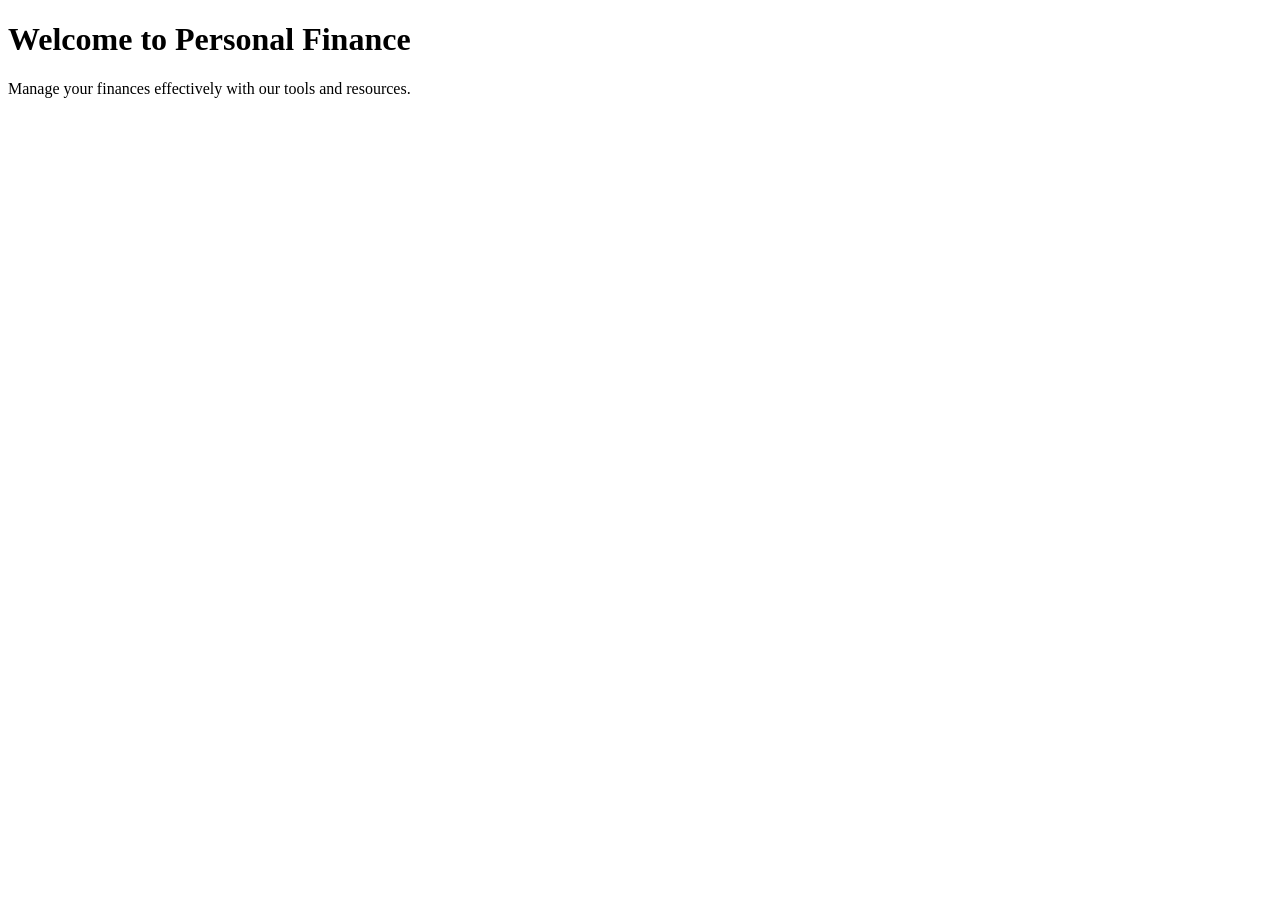
==== index.html @ 9b3f5b67 "init" ====
<!DOCTYPE html>

<html lang="en">
<head>
    <meta charset="UTF-8">
    <meta name="viewport" content="width=device-width, initial-scale=1.0">
    <title>Personal Finance</title>
</head>
<body>
<h1>Welcome to Personal Finance</h1>
<p>Manage your finances effectively with our tools and resources.</p>
</body>
</html>
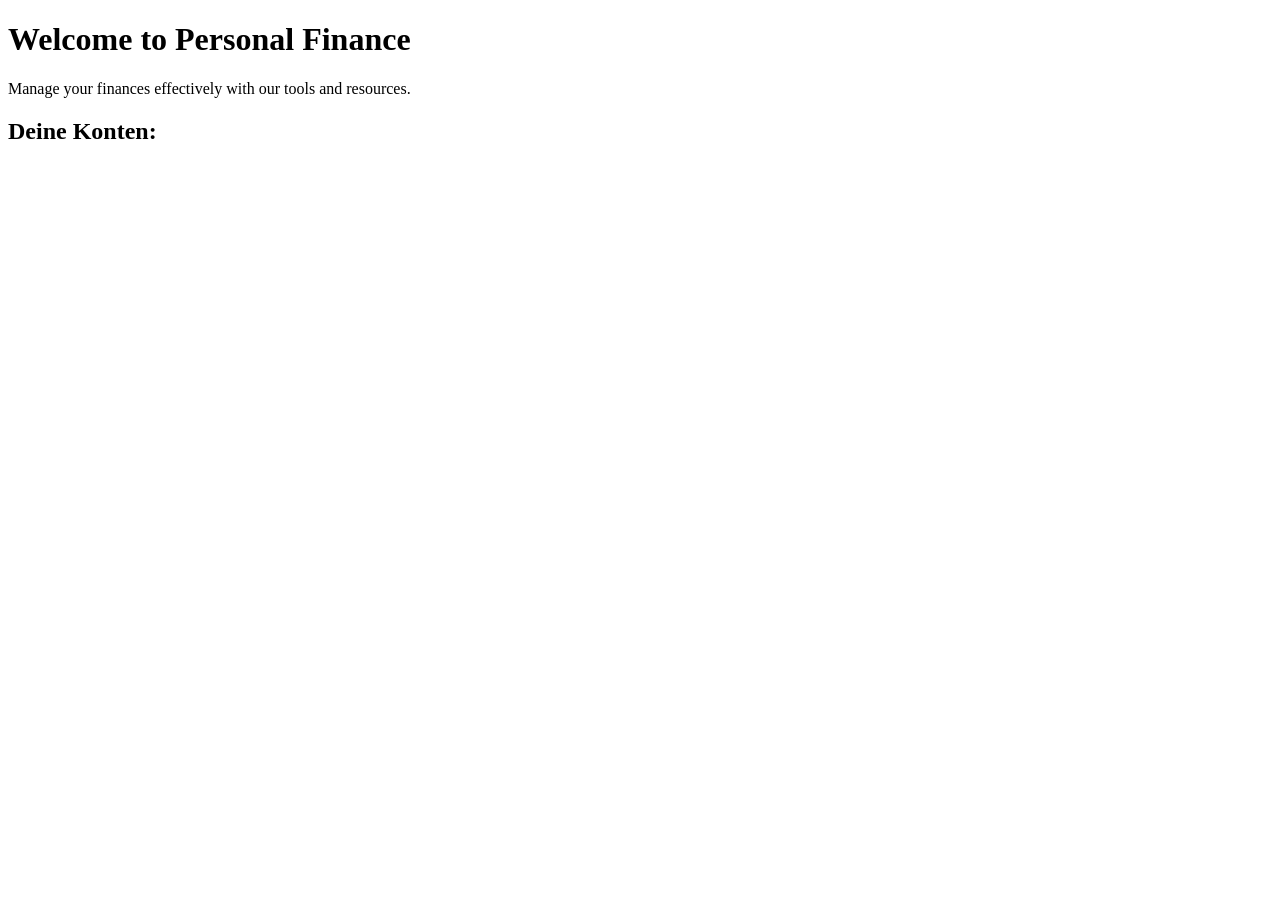
==== commit 27da6fe0: "added h2" ====
--- a/index.html
+++ b/index.html
@@ -9,5 +9,6 @@
 <body>
 <h1>Welcome to Personal Finance</h1>
 <p>Manage your finances effectively with our tools and resources.</p>
+<h2>Deine Konten:</h2>
 </body>
 </html>
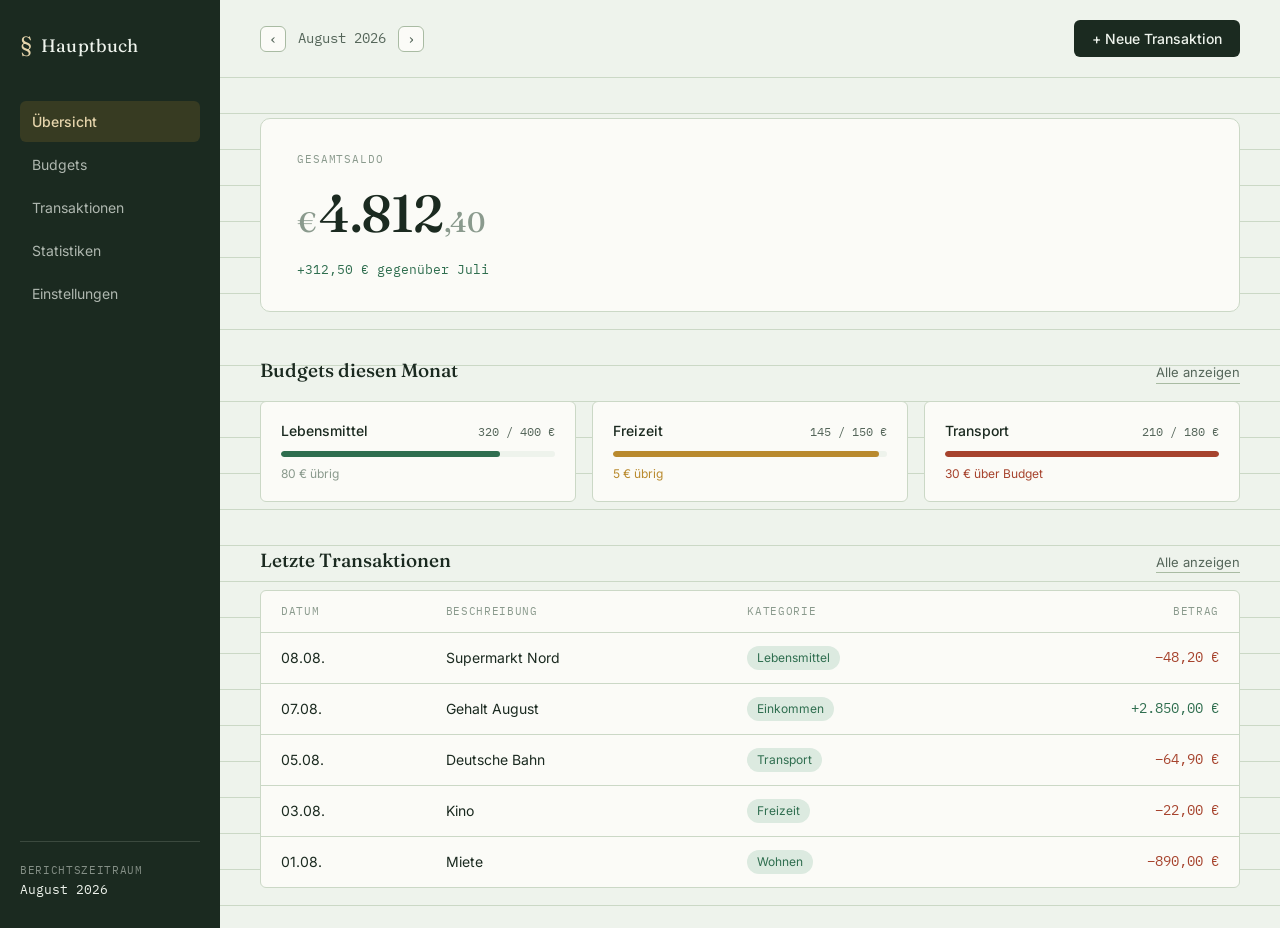
==== commit b58375c0: "first style impression" ====
--- a/index.html
+++ b/index.html
@@ -1,14 +1,173 @@
-<!DOCTYPE html>
-
-<html lang="en">
-<head>
-    <meta charset="UTF-8">
-    <meta name="viewport" content="width=device-width, initial-scale=1.0">
-    <title>Personal Finance</title>
-</head>
-<body>
-<h1>Welcome to Personal Finance</h1>
-<p>Manage your finances effectively with our tools and resources.</p>
-<h2>Deine Konten:</h2>
-</body>
-</html>+<!DOCTYPE html>
+<html lang="de">
+<head>
+<meta charset="UTF-8">
+<meta name="viewport" content="width=device-width, initial-scale=1.0">
+<title>Finanzübersicht</title>
+<link rel="preconnect" href="https://fonts.googleapis.com">
+<link rel="preconnect" href="https://fonts.gstatic.com" crossorigin>
+<link href="https://fonts.googleapis.com/css2?family=Fraunces:opsz,wght@9..144,400;9..144,500;9..144,600&family=Inter:wght@400;500;600&family=IBM+Plex+Mono:wght@400;500&display=swap" rel="stylesheet">
+<link rel="stylesheet" href="style.css">
+</head>
+<body>
+
+  <div class="app">
+
+    <!-- Sidebar -->
+    <aside class="sidebar">
+      <div class="brand">
+        <span class="brand__mark">§</span>
+        <span class="brand__name">Hauptbuch</span>
+      </div>
+
+      <nav class="nav" aria-label="Hauptnavigation">
+        <a class="nav__item nav__item--active" href="#">
+          <span class="nav__label">Übersicht</span>
+        </a>
+        <a class="nav__item" href="#">
+          <span class="nav__label">Budgets</span>
+        </a>
+        <a class="nav__item" href="#">
+          <span class="nav__label">Transaktionen</span>
+        </a>
+        <a class="nav__item" href="#">
+          <span class="nav__label">Statistiken</span>
+        </a>
+        <a class="nav__item" href="#">
+          <span class="nav__label">Einstellungen</span>
+        </a>
+      </nav>
+
+      <div class="sidebar__footer">
+        <span class="sidebar__period">Berichtszeitraum</span>
+        <span class="sidebar__month">August 2026</span>
+      </div>
+    </aside>
+
+    <!-- Main -->
+    <div class="main">
+
+      <header class="topbar">
+        <div class="topbar__month">
+          <button class="month-nav" aria-label="Vorheriger Monat">‹</button>
+          <span>August 2026</span>
+          <button class="month-nav" aria-label="Nächster Monat">›</button>
+        </div>
+        <button class="btn btn--primary">+ Neue Transaktion</button>
+      </header>
+
+      <main class="content">
+
+        <!-- Hero balance -->
+        <section class="hero" aria-labelledby="hero-heading">
+          <p class="eyebrow">Gesamtsaldo</p>
+          <h1 id="hero-heading" class="hero__amount">
+            <span class="hero__currency">€</span>4.812<span class="hero__decimals">,40</span>
+          </h1>
+          <p class="hero__delta hero__delta--positive">+312,50 € gegenüber Juli</p>
+        </section>
+
+        <!-- Budget cards -->
+        <section aria-labelledby="budgets-heading" class="section">
+          <div class="section__head">
+            <h2 id="budgets-heading">Budgets diesen Monat</h2>
+            <a class="section__link" href="#">Alle anzeigen</a>
+          </div>
+
+          <div class="budget-grid">
+
+            <article class="budget-card">
+              <div class="budget-card__head">
+                <span class="budget-card__label">Lebensmittel</span>
+                <span class="budget-card__figures">320 / 400 €</span>
+              </div>
+              <div class="budget-card__track">
+                <div class="budget-card__fill" style="width: 80%"></div>
+              </div>
+              <p class="budget-card__note">80 € übrig</p>
+            </article>
+
+            <article class="budget-card">
+              <div class="budget-card__head">
+                <span class="budget-card__label">Freizeit</span>
+                <span class="budget-card__figures">145 / 150 €</span>
+              </div>
+              <div class="budget-card__track">
+                <div class="budget-card__fill budget-card__fill--warn" style="width: 97%"></div>
+              </div>
+              <p class="budget-card__note budget-card__note--warn">5 € übrig</p>
+            </article>
+
+            <article class="budget-card">
+              <div class="budget-card__head">
+                <span class="budget-card__label">Transport</span>
+                <span class="budget-card__figures">210 / 180 €</span>
+              </div>
+              <div class="budget-card__track">
+                <div class="budget-card__fill budget-card__fill--over" style="width: 100%"></div>
+              </div>
+              <p class="budget-card__note budget-card__note--over">30 € über Budget</p>
+            </article>
+
+          </div>
+        </section>
+
+        <!-- Ledger table -->
+        <section aria-labelledby="ledger-heading" class="section">
+          <div class="section__head">
+            <h2 id="ledger-heading">Letzte Transaktionen</h2>
+            <a class="section__link" href="#">Alle anzeigen</a>
+          </div>
+
+          <div class="ledger">
+            <table>
+              <thead>
+                <tr>
+                  <th scope="col">Datum</th>
+                  <th scope="col">Beschreibung</th>
+                  <th scope="col">Kategorie</th>
+                  <th scope="col" class="align-right">Betrag</th>
+                </tr>
+              </thead>
+              <tbody>
+                <tr>
+                  <td>08.08.</td>
+                  <td>Supermarkt Nord</td>
+                  <td><span class="tag">Lebensmittel</span></td>
+                  <td class="align-right amount amount--negative">−48,20 €</td>
+                </tr>
+                <tr>
+                  <td>07.08.</td>
+                  <td>Gehalt August</td>
+                  <td><span class="tag">Einkommen</span></td>
+                  <td class="align-right amount amount--positive">+2.850,00 €</td>
+                </tr>
+                <tr>
+                  <td>05.08.</td>
+                  <td>Deutsche Bahn</td>
+                  <td><span class="tag">Transport</span></td>
+                  <td class="align-right amount amount--negative">−64,90 €</td>
+                </tr>
+                <tr>
+                  <td>03.08.</td>
+                  <td>Kino</td>
+                  <td><span class="tag">Freizeit</span></td>
+                  <td class="align-right amount amount--negative">−22,00 €</td>
+                </tr>
+                <tr>
+                  <td>01.08.</td>
+                  <td>Miete</td>
+                  <td><span class="tag">Wohnen</span></td>
+                  <td class="align-right amount amount--negative">−890,00 €</td>
+                </tr>
+              </tbody>
+            </table>
+          </div>
+        </section>
+
+      </main>
+    </div>
+  </div>
+
+</body>
+</html>
--- a/style.css
+++ b/style.css
@@ -0,0 +1,455 @@
+/* ---------------------------------------------
+   Design tokens
+--------------------------------------------- */
+:root {
+  /* Palette — ledger paper, pine ink, brass accent */
+  --paper: #EEF3EC;
+  --sheet: #FBFBF7;
+  --ink: #1B2A20;
+  --ink-soft: #55665A;
+  --ink-faint: #8A9A8D;
+  --line: #CBD8C6;
+  --line-strong: #A9BBA3;
+
+  --accent: #B98A2E;       /* brass — budgets, focus, signature */
+  --accent-soft: #E6D5AC;
+  --positive: #2F6E4F;      /* forest green */
+  --positive-soft: #DCEAE0;
+  --negative: #A6432D;      /* brick */
+  --negative-soft: #F1DDD6;
+  --warn: #B98A2E;
+
+  --font-display: "Fraunces", serif;
+  --font-body: "Inter", system-ui, sans-serif;
+  --font-mono: "IBM Plex Mono", ui-monospace, monospace;
+
+  --radius: 6px;
+  --sidebar-w: 220px;
+}
+
+/* ---------------------------------------------
+   Reset & base
+--------------------------------------------- */
+* { box-sizing: border-box; }
+
+html, body {
+  margin: 0;
+  padding: 0;
+}
+
+body {
+  background: var(--paper);
+  color: var(--ink);
+  font-family: var(--font-body);
+  font-size: 15px;
+  line-height: 1.5;
+  -webkit-font-smoothing: antialiased;
+}
+
+h1, h2 {
+  font-family: var(--font-display);
+  font-weight: 500;
+  margin: 0;
+  color: var(--ink);
+}
+
+a {
+  color: inherit;
+  text-decoration: none;
+}
+
+button {
+  font-family: inherit;
+  cursor: pointer;
+}
+
+:focus-visible {
+  outline: 2px solid var(--accent);
+  outline-offset: 2px;
+}
+
+@media (prefers-reduced-motion: reduce) {
+  * { transition: none !important; animation: none !important; }
+}
+
+/* ---------------------------------------------
+   App shell
+--------------------------------------------- */
+.app {
+  display: grid;
+  grid-template-columns: var(--sidebar-w) 1fr;
+  min-height: 100vh;
+}
+
+/* ---------------------------------------------
+   Sidebar
+--------------------------------------------- */
+.sidebar {
+  background: var(--ink);
+  color: var(--paper);
+  padding: 28px 20px;
+  display: flex;
+  flex-direction: column;
+}
+
+.brand {
+  display: flex;
+  align-items: baseline;
+  gap: 8px;
+  margin-bottom: 40px;
+}
+
+.brand__mark {
+  font-family: var(--font-display);
+  font-size: 22px;
+  color: var(--accent-soft);
+}
+
+.brand__name {
+  font-family: var(--font-display);
+  font-size: 18px;
+  letter-spacing: 0.01em;
+}
+
+.nav {
+  display: flex;
+  flex-direction: column;
+  gap: 2px;
+  flex: 1;
+}
+
+.nav__item {
+  padding: 10px 12px;
+  border-radius: var(--radius);
+  color: rgba(238, 243, 236, 0.7);
+  font-size: 14px;
+  transition: background 0.15s ease, color 0.15s ease;
+}
+
+.nav__item:hover {
+  background: rgba(238, 243, 236, 0.08);
+  color: var(--paper);
+}
+
+.nav__item--active {
+  background: rgba(185, 138, 46, 0.18);
+  color: var(--accent-soft);
+  font-weight: 500;
+}
+
+.sidebar__footer {
+  display: flex;
+  flex-direction: column;
+  gap: 2px;
+  padding-top: 20px;
+  border-top: 1px solid rgba(238, 243, 236, 0.15);
+  font-family: var(--font-mono);
+}
+
+.sidebar__period {
+  font-size: 11px;
+  text-transform: uppercase;
+  letter-spacing: 0.06em;
+  color: rgba(238, 243, 236, 0.5);
+}
+
+.sidebar__month {
+  font-size: 13px;
+  color: var(--paper);
+}
+
+/* ---------------------------------------------
+   Main / topbar
+--------------------------------------------- */
+.main {
+  display: flex;
+  flex-direction: column;
+  min-width: 0;
+}
+
+.topbar {
+  display: flex;
+  align-items: center;
+  justify-content: space-between;
+  padding: 20px 40px;
+  border-bottom: 1px solid var(--line);
+}
+
+.topbar__month {
+  display: flex;
+  align-items: center;
+  gap: 12px;
+  font-family: var(--font-mono);
+  font-size: 14px;
+  color: var(--ink-soft);
+}
+
+.month-nav {
+  border: 1px solid var(--line-strong);
+  background: var(--sheet);
+  border-radius: var(--radius);
+  width: 26px;
+  height: 26px;
+  color: var(--ink-soft);
+  font-size: 14px;
+  line-height: 1;
+}
+
+.month-nav:hover {
+  border-color: var(--accent);
+  color: var(--accent);
+}
+
+.btn {
+  border: none;
+  border-radius: var(--radius);
+  padding: 10px 18px;
+  font-size: 14px;
+  font-weight: 500;
+}
+
+.btn--primary {
+  background: var(--ink);
+  color: var(--paper);
+}
+
+.btn--primary:hover {
+  background: #2A3D2F;
+}
+
+/* ---------------------------------------------
+   Content / ledger-rule background
+--------------------------------------------- */
+.content {
+  padding: 40px;
+  display: flex;
+  flex-direction: column;
+  gap: 44px;
+  background-image: repeating-linear-gradient(
+    to bottom,
+    transparent,
+    transparent 35px,
+    var(--line) 35px,
+    var(--line) 36px
+  );
+}
+
+/* ---------------------------------------------
+   Hero balance
+--------------------------------------------- */
+.hero {
+  background: var(--sheet);
+  border: 1px solid var(--line);
+  border-radius: 10px;
+  padding: 32px 36px;
+}
+
+.eyebrow {
+  margin: 0 0 6px;
+  font-family: var(--font-mono);
+  font-size: 11px;
+  text-transform: uppercase;
+  letter-spacing: 0.08em;
+  color: var(--ink-faint);
+}
+
+.hero__amount {
+  font-size: 52px;
+  font-variant-numeric: tabular-nums;
+  letter-spacing: -0.01em;
+}
+
+.hero__currency {
+  font-size: 28px;
+  color: var(--ink-faint);
+  margin-right: 4px;
+}
+
+.hero__decimals {
+  font-size: 28px;
+  color: var(--ink-faint);
+}
+
+.hero__delta {
+  margin: 8px 0 0;
+  font-family: var(--font-mono);
+  font-size: 13px;
+}
+
+.hero__delta--positive { color: var(--positive); }
+.hero__delta--negative { color: var(--negative); }
+
+/* ---------------------------------------------
+   Section head
+--------------------------------------------- */
+.section__head {
+  display: flex;
+  align-items: baseline;
+  justify-content: space-between;
+  margin-bottom: 16px;
+}
+
+.section__head h2 {
+  font-size: 19px;
+}
+
+.section__link {
+  font-size: 13px;
+  color: var(--ink-soft);
+  border-bottom: 1px solid var(--line-strong);
+}
+
+.section__link:hover {
+  color: var(--accent);
+  border-color: var(--accent);
+}
+
+/* ---------------------------------------------
+   Budget cards
+--------------------------------------------- */
+.budget-grid {
+  display: grid;
+  grid-template-columns: repeat(auto-fit, minmax(220px, 1fr));
+  gap: 16px;
+}
+
+.budget-card {
+  background: var(--sheet);
+  border: 1px solid var(--line);
+  border-radius: var(--radius);
+  padding: 18px 20px;
+}
+
+.budget-card__head {
+  display: flex;
+  justify-content: space-between;
+  align-items: baseline;
+  margin-bottom: 10px;
+}
+
+.budget-card__label {
+  font-weight: 500;
+  font-size: 14px;
+}
+
+.budget-card__figures {
+  font-family: var(--font-mono);
+  font-size: 12px;
+  color: var(--ink-soft);
+}
+
+.budget-card__track {
+  height: 6px;
+  background: var(--paper);
+  border-radius: 3px;
+  overflow: hidden;
+}
+
+.budget-card__fill {
+  height: 100%;
+  background: var(--positive);
+  border-radius: 3px;
+}
+
+.budget-card__fill--warn { background: var(--warn); }
+.budget-card__fill--over { background: var(--negative); }
+
+.budget-card__note {
+  margin: 8px 0 0;
+  font-size: 12px;
+  color: var(--ink-faint);
+}
+
+.budget-card__note--warn { color: var(--warn); }
+.budget-card__note--over { color: var(--negative); }
+
+/* ---------------------------------------------
+   Ledger table
+--------------------------------------------- */
+.ledger {
+  background: var(--sheet);
+  border: 1px solid var(--line);
+  border-radius: var(--radius);
+  overflow: hidden;
+}
+
+table {
+  width: 100%;
+  border-collapse: collapse;
+}
+
+thead th {
+  text-align: left;
+  font-family: var(--font-mono);
+  font-size: 11px;
+  text-transform: uppercase;
+  letter-spacing: 0.06em;
+  color: var(--ink-faint);
+  font-weight: 400;
+  padding: 12px 20px;
+  border-bottom: 1px solid var(--line);
+}
+
+tbody td {
+  padding: 13px 20px;
+  border-bottom: 1px solid var(--line);
+  font-size: 14px;
+}
+
+tbody tr:last-child td {
+  border-bottom: none;
+}
+
+tbody tr:hover {
+  background: var(--paper);
+}
+
+.align-right { text-align: right; }
+
+.amount {
+  font-family: var(--font-mono);
+  font-variant-numeric: tabular-nums;
+}
+
+.amount--positive { color: var(--positive); }
+.amount--negative { color: var(--negative); }
+
+.tag {
+  display: inline-block;
+  font-size: 12px;
+  padding: 3px 10px;
+  border-radius: 100px;
+  background: var(--positive-soft);
+  color: var(--positive);
+}
+
+/* ---------------------------------------------
+   Responsive
+--------------------------------------------- */
+@media (max-width: 860px) {
+  .app {
+    grid-template-columns: 1fr;
+  }
+
+  .sidebar {
+    flex-direction: row;
+    align-items: center;
+    padding: 14px 20px;
+  }
+
+  .brand { margin-bottom: 0; }
+
+  .nav {
+    flex-direction: row;
+    overflow-x: auto;
+  }
+
+  .sidebar__footer { display: none; }
+
+  .topbar, .content {
+    padding-left: 20px;
+    padding-right: 20px;
+  }
+
+  .hero__amount { font-size: 40px; }
+}
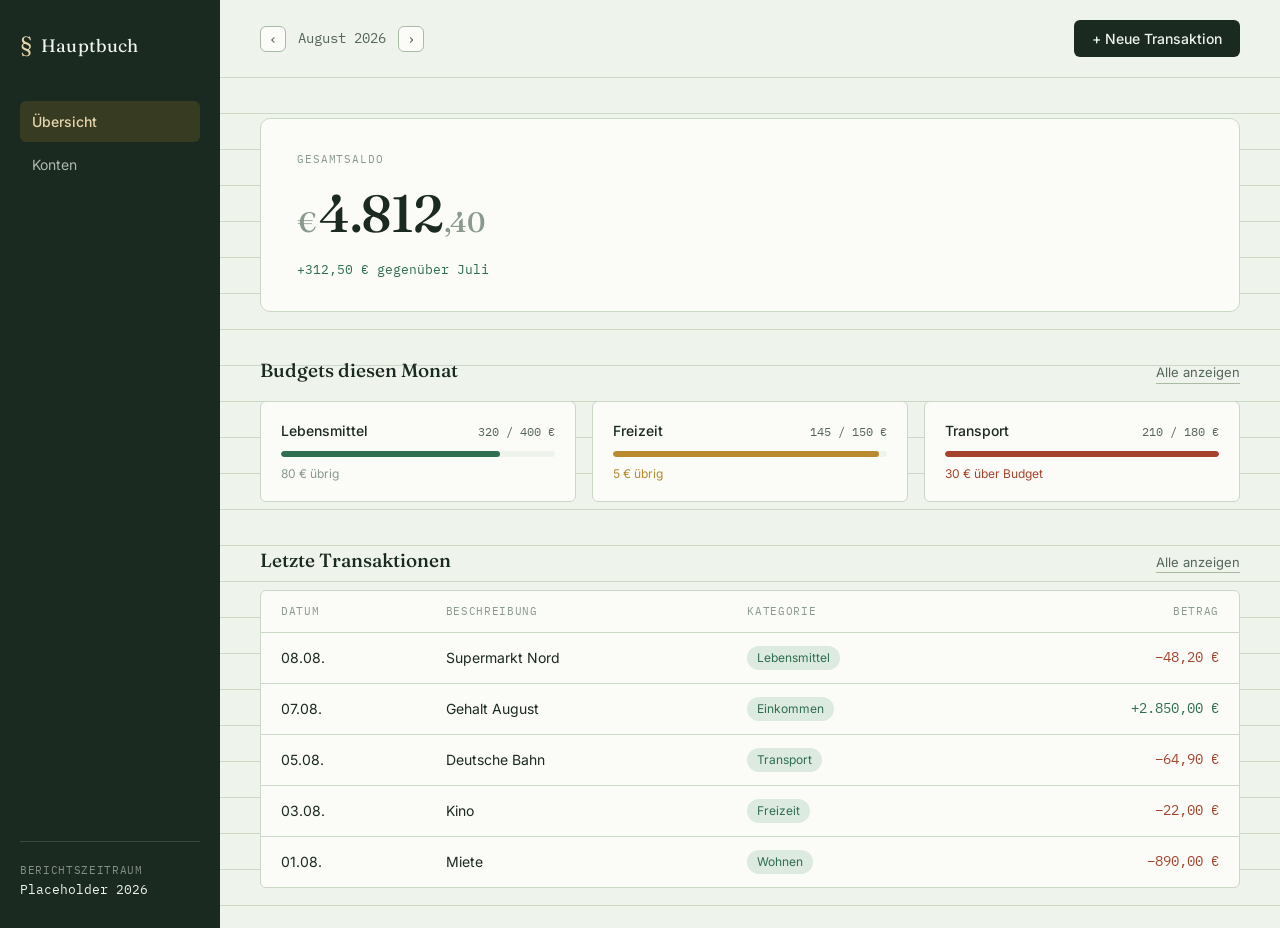
==== commit e1de4e3c: "Base html structure + bank account view" ====
--- a/index.html
+++ b/index.html
@@ -24,23 +24,14 @@
         <a class="nav__item nav__item--active" href="#">
           <span class="nav__label">Übersicht</span>
         </a>
-        <a class="nav__item" href="#">
-          <span class="nav__label">Budgets</span>
-        </a>
-        <a class="nav__item" href="#">
-          <span class="nav__label">Transaktionen</span>
-        </a>
-        <a class="nav__item" href="#">
-          <span class="nav__label">Statistiken</span>
-        </a>
-        <a class="nav__item" href="#">
-          <span class="nav__label">Einstellungen</span>
+        <a class="nav__item" href="sidebar/bank_accounts.html">
+          <span class="nav__label">Konten</span>
         </a>
       </nav>
 
       <div class="sidebar__footer">
         <span class="sidebar__period">Berichtszeitraum</span>
-        <span class="sidebar__month">August 2026</span>
+        <span class="sidebar__month">Placeholder 2026</span>
       </div>
     </aside>
 
--- a/style.css
+++ b/style.css
@@ -364,6 +364,91 @@
 .budget-card__note--over { color: var(--negative); }
 
 /* ---------------------------------------------
+   Page head (non-monthly pages)
+--------------------------------------------- */
+.page-head {
+  margin-bottom: 4px;
+}
+
+.page-head h1 {
+  font-size: 28px;
+  margin-bottom: 6px;
+}
+
+.page-head p {
+  margin: 0;
+  color: var(--ink-soft);
+  font-size: 14px;
+}
+
+/* ---------------------------------------------
+   Account cards
+--------------------------------------------- */
+.account-grid {
+  display: grid;
+  grid-template-columns: repeat(auto-fit, minmax(240px, 1fr));
+  gap: 16px;
+}
+
+.account-card {
+  background: var(--sheet);
+  border: 1px solid var(--line);
+  border-radius: var(--radius);
+  padding: 20px 22px;
+  display: flex;
+  flex-direction: column;
+  gap: 10px;
+}
+
+.account-card__institute {
+  margin: 0;
+}
+
+.account-card__name {
+  font-family: var(--font-display);
+  font-size: 18px;
+  font-weight: 500;
+}
+
+.account-card__type {
+  font-size: 12px;
+  color: var(--ink-soft);
+  margin-top: -6px;
+}
+
+.account-card__balance {
+  font-family: var(--font-mono);
+  font-variant-numeric: tabular-nums;
+  font-size: 24px;
+  margin-top: 6px;
+}
+
+.account-card__balance--positive { color: var(--positive); }
+.account-card__balance--negative { color: var(--negative); }
+
+.account-card--add {
+  border: 1px dashed var(--line-strong);
+  background: transparent;
+  align-items: center;
+  justify-content: center;
+  text-align: center;
+  color: var(--ink-soft);
+  cursor: pointer;
+  min-height: 108px;
+  transition: border-color 0.15s ease, color 0.15s ease;
+}
+
+.account-card--add:hover {
+  border-color: var(--accent);
+  color: var(--accent);
+}
+
+.account-card--add span {
+  font-size: 14px;
+  font-weight: 500;
+}
+
+/* ---------------------------------------------
    Ledger table
 --------------------------------------------- */
 .ledger {
@@ -452,4 +537,4 @@
   }
 
   .hero__amount { font-size: 40px; }
-}+}
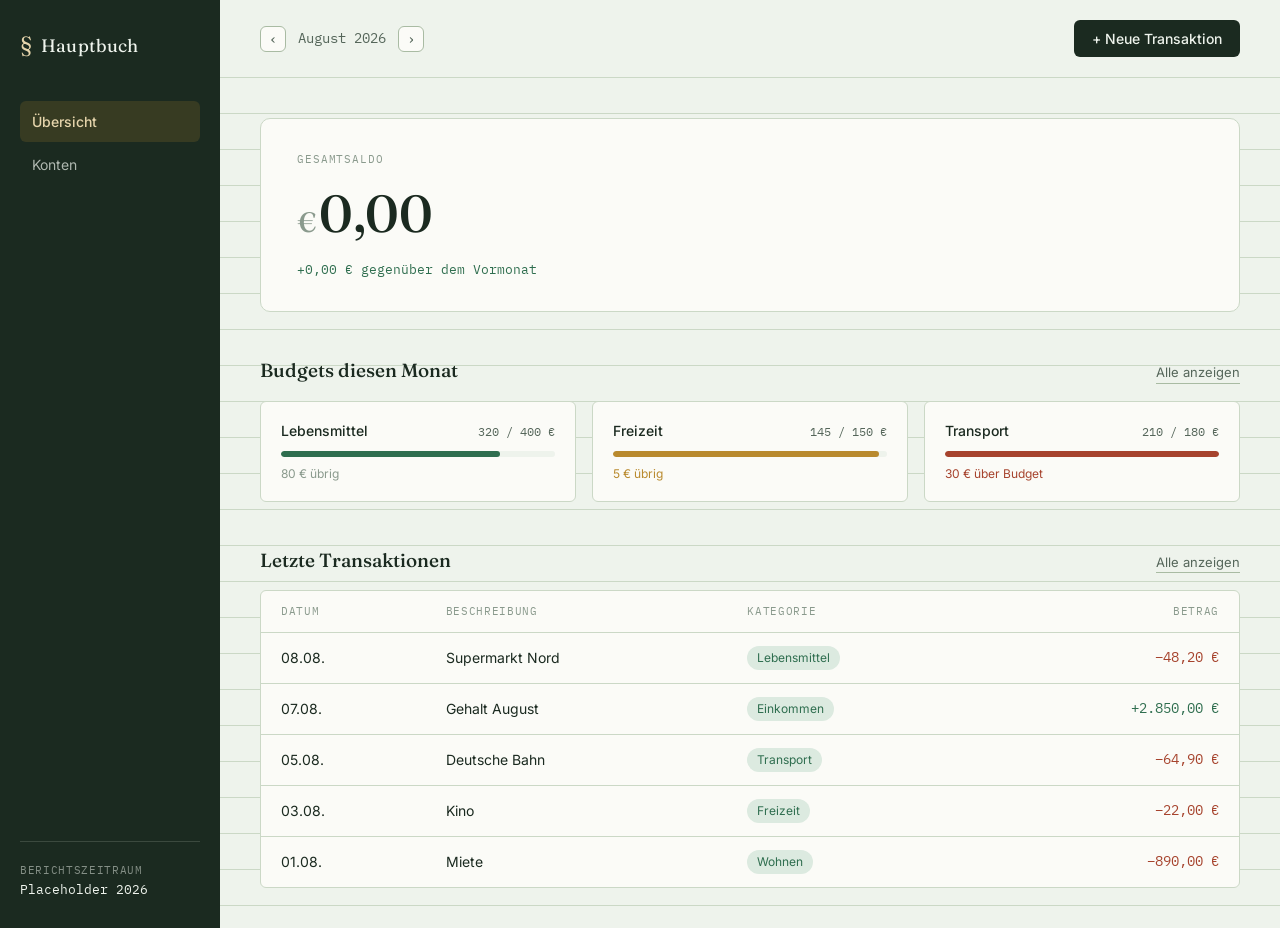
==== commit b5a907f5: "feature add bank accounts" ====
--- a/index.html
+++ b/index.html
@@ -1,14 +1,18 @@
 <!DOCTYPE html>
 <html lang="de">
+
 <head>
-<meta charset="UTF-8">
-<meta name="viewport" content="width=device-width, initial-scale=1.0">
-<title>Finanzübersicht</title>
-<link rel="preconnect" href="https://fonts.googleapis.com">
-<link rel="preconnect" href="https://fonts.gstatic.com" crossorigin>
-<link href="https://fonts.googleapis.com/css2?family=Fraunces:opsz,wght@9..144,400;9..144,500;9..144,600&family=Inter:wght@400;500;600&family=IBM+Plex+Mono:wght@400;500&display=swap" rel="stylesheet">
-<link rel="stylesheet" href="style.css">
+  <meta charset="UTF-8">
+  <meta name="viewport" content="width=device-width, initial-scale=1.0">
+  <title>Finanzübersicht</title>
+  <link rel="preconnect" href="https://fonts.googleapis.com">
+  <link rel="preconnect" href="https://fonts.gstatic.com" crossorigin>
+  <link
+    href="https://fonts.googleapis.com/css2?family=Fraunces:opsz,wght@9..144,400;9..144,500;9..144,600&family=Inter:wght@400;500;600&family=IBM+Plex+Mono:wght@400;500&display=swap"
+    rel="stylesheet">
+  <link rel="stylesheet" href="style.css">
 </head>
+
 <body>
 
   <div class="app">
@@ -53,9 +57,9 @@
         <section class="hero" aria-labelledby="hero-heading">
           <p class="eyebrow">Gesamtsaldo</p>
           <h1 id="hero-heading" class="hero__amount">
-            <span class="hero__currency">€</span>4.812<span class="hero__decimals">,40</span>
+            <span class="hero__currency">€</span><span id="overview-total-balance">0,00</span>
           </h1>
-          <p class="hero__delta hero__delta--positive">+312,50 € gegenüber Juli</p>
+          <p id="overview-difference" class="hero__delta hero__delta--positive">0,00 € gegenüber dem Vormonat</p>
         </section>
 
         <!-- Budget cards -->
@@ -160,5 +164,57 @@
     </div>
   </div>
 
+  <script>
+    const BANK_ACCOUNTS_STORAGE_KEY = 'personal_finance_bank_accounts';
+    const overview_total_balance = document.getElementById('overview-total-balance');
+    const overview_difference = document.getElementById('overview-difference');
+
+    function getSavedBankAccounts() {
+      try {
+        const raw = localStorage.getItem(BANK_ACCOUNTS_STORAGE_KEY);
+        if (!raw) return [];
+
+        const parsed = JSON.parse(raw);
+        if (!Array.isArray(parsed)) return [];
+
+        return parsed.map((account) => ({
+          balance: Number.parseFloat(account.balance) || 0,
+        }));
+      } catch (error) {
+        console.warn('Fehler beim Laden der Konten für die Übersicht:', error);
+        return [];
+      }
+    }
+
+    function updateOverviewSummary() {
+      const accounts = getSavedBankAccounts();
+      const total = accounts.reduce((sum, account) => sum + account.balance, 0);
+      const previous_month_total = 0;
+      const difference = total - previous_month_total;
+
+      if (overview_total_balance) {
+        overview_total_balance.textContent = new Intl.NumberFormat('de-DE', {
+          minimumFractionDigits: 2,
+          maximumFractionDigits: 2,
+        }).format(total);
+      }
+
+      if (overview_difference) {
+        const formatted_difference = new Intl.NumberFormat('de-DE', {
+          minimumFractionDigits: 2,
+          maximumFractionDigits: 2,
+        }).format(Math.abs(difference));
+
+        const sign = difference >= 0 ? '+' : '−';
+        overview_difference.textContent = `${sign}${formatted_difference} € gegenüber dem Vormonat`;
+        overview_difference.classList.toggle('hero__delta--negative', difference < 0);
+        overview_difference.classList.toggle('hero__delta--positive', difference >= 0);
+      }
+    }
+
+    updateOverviewSummary();
+  </script>
+
 </body>
-</html>
+
+</html>
--- a/style.css
+++ b/style.css
@@ -217,6 +217,17 @@
   background: #2A3D2F;
 }
 
+.btn--secondary {
+  background: var(--paper);
+  color: var(--ink);
+  border: 1px solid var(--line-strong);
+}
+
+.btn--secondary:hover {
+  border-color: var(--accent);
+  color: var(--accent);
+}
+
 /* ---------------------------------------------
    Content / ledger-rule background
 --------------------------------------------- */
@@ -448,6 +459,111 @@
   font-weight: 500;
 }
 
+.account-modal {
+  position: fixed;
+  inset: 0;
+  z-index: 20;
+  display: grid;
+  place-items: center;
+  padding: 20px;
+  isolation: isolate;
+}
+
+.account-modal[hidden] {
+  display: none;
+}
+
+.account-modal__backdrop {
+  position: absolute;
+  inset: 0;
+  z-index: 0;
+  background: rgba(27, 42, 32, 0.42);
+}
+
+.account-modal__panel {
+  position: relative;
+  z-index: 1;
+  width: min(100%, 440px);
+  background: var(--sheet);
+  border: 1px solid var(--line);
+  border-radius: 12px;
+  box-shadow: 0 24px 60px rgba(27, 42, 32, 0.18);
+  padding: 26px 24px 22px;
+}
+
+.account-modal__header {
+  display: flex;
+  align-items: flex-start;
+  justify-content: space-between;
+  gap: 16px;
+  margin-bottom: 20px;
+}
+
+.account-modal__header h2 {
+  font-size: 26px;
+}
+
+.account-modal__close {
+  width: 34px;
+  height: 34px;
+  border: 1px solid var(--line-strong);
+  border-radius: 50%;
+  background: transparent;
+  color: var(--ink-soft);
+  font-size: 24px;
+  line-height: 1;
+}
+
+.account-modal__close:hover {
+  border-color: var(--accent);
+  color: var(--accent);
+}
+
+.account-modal__form {
+  display: flex;
+  flex-direction: column;
+  gap: 18px;
+}
+
+.field {
+  display: flex;
+  flex-direction: column;
+  gap: 8px;
+}
+
+.field__label {
+  font-size: 12px;
+  letter-spacing: 0.06em;
+  text-transform: uppercase;
+  font-family: var(--font-mono);
+  color: var(--ink-soft);
+}
+
+.field input,
+.field select {
+  width: 100%;
+  border: 1px solid var(--line-strong);
+  border-radius: var(--radius);
+  background: var(--paper);
+  padding: 12px 14px;
+  color: var(--ink);
+  font: inherit;
+}
+
+.field input:focus,
+.field select:focus {
+  border-color: var(--accent);
+  outline: none;
+  box-shadow: 0 0 0 3px rgba(185, 138, 46, 0.12);
+}
+
+.account-modal__actions {
+  display: flex;
+  justify-content: flex-end;
+  gap: 10px;
+  margin-top: 8px;
+}
+
 /* ---------------------------------------------
    Ledger table
 --------------------------------------------- */
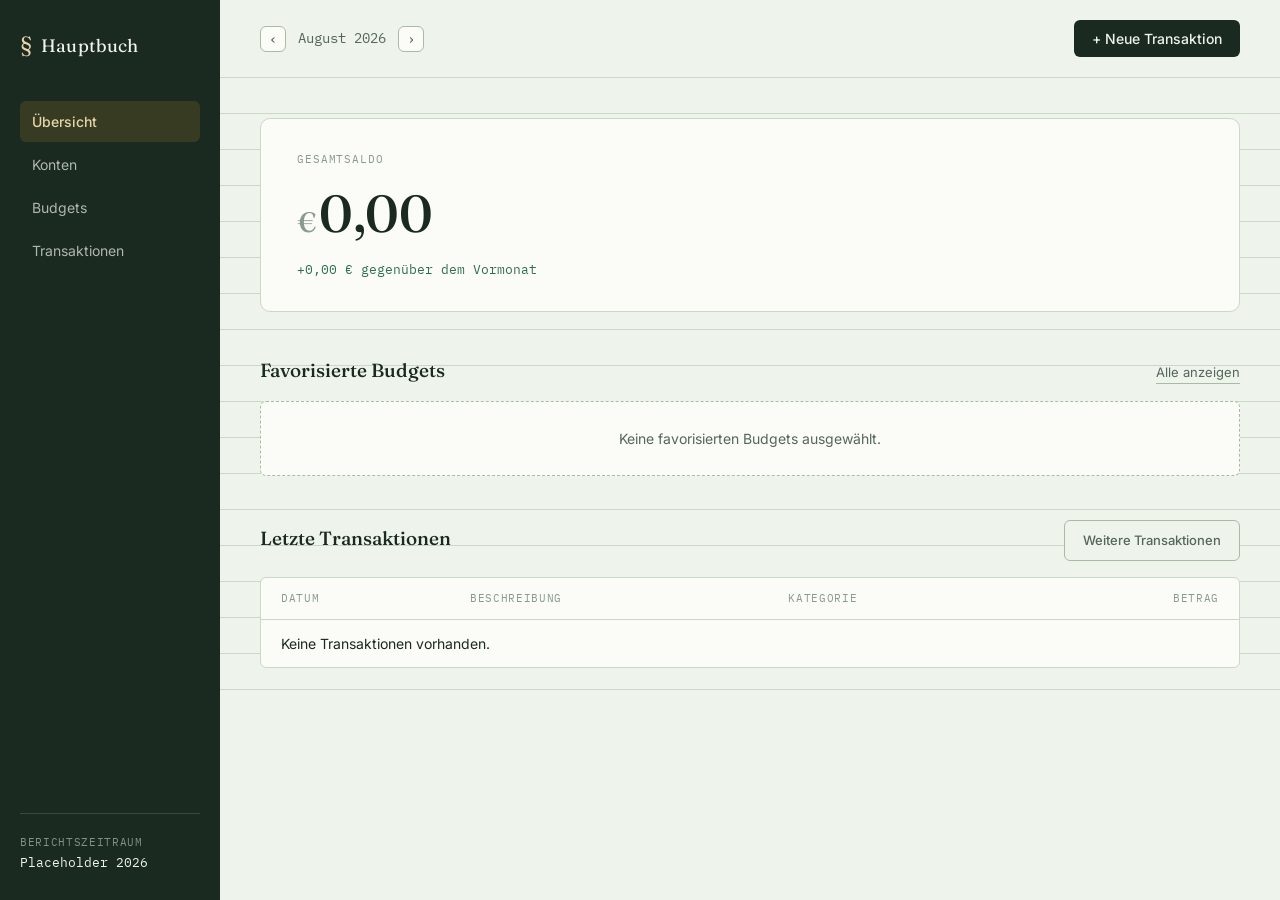
==== commit 39b5f3c2: "improved whole project" ====
--- a/index.html
+++ b/index.html
@@ -31,6 +31,12 @@
         <a class="nav__item" href="sidebar/bank_accounts.html">
           <span class="nav__label">Konten</span>
         </a>
+        <a class="nav__item" href="sidebar/budgets.html">
+          <span class="nav__label">Budgets</span>
+        </a>
+        <a class="nav__item" href="sidebar/transactions.html">
+          <span class="nav__label">Transaktionen</span>
+        </a>
       </nav>
 
       <div class="sidebar__footer">
@@ -65,53 +71,18 @@
         <!-- Budget cards -->
         <section aria-labelledby="budgets-heading" class="section">
           <div class="section__head">
-            <h2 id="budgets-heading">Budgets diesen Monat</h2>
-            <a class="section__link" href="#">Alle anzeigen</a>
-          </div>
-
-          <div class="budget-grid">
-
-            <article class="budget-card">
-              <div class="budget-card__head">
-                <span class="budget-card__label">Lebensmittel</span>
-                <span class="budget-card__figures">320 / 400 €</span>
-              </div>
-              <div class="budget-card__track">
-                <div class="budget-card__fill" style="width: 80%"></div>
-              </div>
-              <p class="budget-card__note">80 € übrig</p>
-            </article>
-
-            <article class="budget-card">
-              <div class="budget-card__head">
-                <span class="budget-card__label">Freizeit</span>
-                <span class="budget-card__figures">145 / 150 €</span>
-              </div>
-              <div class="budget-card__track">
-                <div class="budget-card__fill budget-card__fill--warn" style="width: 97%"></div>
-              </div>
-              <p class="budget-card__note budget-card__note--warn">5 € übrig</p>
-            </article>
-
-            <article class="budget-card">
-              <div class="budget-card__head">
-                <span class="budget-card__label">Transport</span>
-                <span class="budget-card__figures">210 / 180 €</span>
-              </div>
-              <div class="budget-card__track">
-                <div class="budget-card__fill budget-card__fill--over" style="width: 100%"></div>
-              </div>
-              <p class="budget-card__note budget-card__note--over">30 € über Budget</p>
-            </article>
-
-          </div>
+            <h2 id="budgets-heading">Favorisierte Budgets</h2>
+            <a class="section__link" href="sidebar/budgets.html">Alle anzeigen</a>
+          </div>
+
+          <div id="favorite-budgets-grid" class="budget-grid"></div>
         </section>
 
         <!-- Ledger table -->
         <section aria-labelledby="ledger-heading" class="section">
           <div class="section__head">
             <h2 id="ledger-heading">Letzte Transaktionen</h2>
-            <a class="section__link" href="#">Alle anzeigen</a>
+            <a class="btn btn--secondary section__link" href="sidebar/transactions.html">Weitere Transaktionen</a>
           </div>
 
           <div class="ledger">
@@ -124,38 +95,7 @@
                   <th scope="col" class="align-right">Betrag</th>
                 </tr>
               </thead>
-              <tbody>
-                <tr>
-                  <td>08.08.</td>
-                  <td>Supermarkt Nord</td>
-                  <td><span class="tag">Lebensmittel</span></td>
-                  <td class="align-right amount amount--negative">−48,20 €</td>
-                </tr>
-                <tr>
-                  <td>07.08.</td>
-                  <td>Gehalt August</td>
-                  <td><span class="tag">Einkommen</span></td>
-                  <td class="align-right amount amount--positive">+2.850,00 €</td>
-                </tr>
-                <tr>
-                  <td>05.08.</td>
-                  <td>Deutsche Bahn</td>
-                  <td><span class="tag">Transport</span></td>
-                  <td class="align-right amount amount--negative">−64,90 €</td>
-                </tr>
-                <tr>
-                  <td>03.08.</td>
-                  <td>Kino</td>
-                  <td><span class="tag">Freizeit</span></td>
-                  <td class="align-right amount amount--negative">−22,00 €</td>
-                </tr>
-                <tr>
-                  <td>01.08.</td>
-                  <td>Miete</td>
-                  <td><span class="tag">Wohnen</span></td>
-                  <td class="align-right amount amount--negative">−890,00 €</td>
-                </tr>
-              </tbody>
+              <tbody id="recent-transactions-body"></tbody>
             </table>
           </div>
         </section>
@@ -166,8 +106,12 @@
 
   <script>
     const BANK_ACCOUNTS_STORAGE_KEY = 'personal_finance_bank_accounts';
+    const TRANSACTIONS_STORAGE_KEY = 'personal_finance_transactions';
+    const BUDGETS_STORAGE_KEY = 'personal_finance_budgets';
     const overview_total_balance = document.getElementById('overview-total-balance');
     const overview_difference = document.getElementById('overview-difference');
+    const recent_transactions_body = document.getElementById('recent-transactions-body');
+    const favorite_budgets_grid = document.getElementById('favorite-budgets-grid');
 
     function getSavedBankAccounts() {
       try {
@@ -186,6 +130,156 @@
       }
     }
 
+    function getSavedTransactions() {
+      try {
+        const raw = localStorage.getItem(TRANSACTIONS_STORAGE_KEY);
+        if (!raw) return [];
+
+        const parsed = JSON.parse(raw);
+        if (!Array.isArray(parsed)) return [];
+
+        return parsed.map((transaction) => ({
+          id: String(transaction.id || `${Date.now()}-${Math.random()}`),
+          description: String(transaction.description || 'Transaktion'),
+          budget: String(transaction.budget || 'Allgemein'),
+          amount: Number.parseFloat(transaction.amount) || 0,
+          type: String(transaction.type || 'expense'),
+          createdAt: String(transaction.createdAt || new Date().toISOString()),
+        }));
+      } catch (error) {
+        console.warn('Fehler beim Laden der Transaktionen für die Übersicht:', error);
+        return [];
+      }
+    }
+
+    function getSavedBudgets() {
+      try {
+        const raw = localStorage.getItem(BUDGETS_STORAGE_KEY);
+        if (!raw) return [];
+
+        const parsed = JSON.parse(raw);
+        if (!Array.isArray(parsed)) return [];
+
+        return parsed.map((budget) => ({
+          id: String(budget.id || `${Date.now()}-${Math.random()}`),
+          name: String(budget.name || 'Budget'),
+          account: String(budget.account || budget.accountKey || 'Unbekannt'),
+          accountKey: String(budget.accountKey || budget.account || 'Unbekannt'),
+          type: budget.type === 'incremental' ? 'incremental' : 'fixed',
+          targetAmount: Number.parseFloat(budget.targetAmount) || Number.parseFloat(budget.amount) || 0,
+          amount: Number.parseFloat(budget.amount) || Number.parseFloat(budget.targetAmount) || 0,
+          used: Number.parseFloat(budget.used) || Number.parseFloat(budget.currentAmount) || 0,
+          favorite: Boolean(budget.favorite),
+        }));
+      } catch (error) {
+        console.warn('Fehler beim Laden der Budgets für die Übersicht:', error);
+        return [];
+      }
+    }
+
+    function formatCurrency(value) {
+      return new Intl.NumberFormat('de-DE', {
+        style: 'currency',
+        currency: 'EUR',
+      }).format(value);
+    }
+
+    function formatDate(value) {
+      const date = new Date(value);
+      if (Number.isNaN(date.getTime())) {
+        return '—';
+      }
+
+      return new Intl.DateTimeFormat('de-DE', {
+        day: '2-digit',
+        month: '2-digit',
+      }).format(date);
+    }
+
+    function renderRecentTransactions() {
+      if (!recent_transactions_body) {
+        return;
+      }
+
+      const transactions = [...getSavedTransactions()]
+        .sort((a, b) => new Date(b.createdAt) - new Date(a.createdAt))
+        .slice(0, 5);
+
+      recent_transactions_body.innerHTML = '';
+
+      if (!transactions.length) {
+        const row = document.createElement('tr');
+        row.innerHTML = '<td colspan="4">Keine Transaktionen vorhanden.</td>';
+        recent_transactions_body.appendChild(row);
+        return;
+      }
+
+      transactions.forEach((transaction) => {
+        const row = document.createElement('tr');
+        const amount_class = transaction.type === 'income' ? 'amount amount--positive' : 'amount amount--negative';
+        const sign = transaction.type === 'income' ? '+' : '−';
+
+        row.innerHTML = `
+          <td>${formatDate(transaction.createdAt)}</td>
+          <td>${transaction.description}</td>
+          <td><span class="tag">${transaction.budget}</span></td>
+          <td class="align-right ${amount_class}">${sign}${formatCurrency(Math.abs(transaction.amount))}</td>
+        `;
+
+        recent_transactions_body.appendChild(row);
+      });
+    }
+
+    function renderFavoriteBudgets() {
+      if (!favorite_budgets_grid) {
+        return;
+      }
+
+      const budgets = getSavedBudgets().filter((budget) => budget.favorite);
+      favorite_budgets_grid.innerHTML = '';
+
+      if (!budgets.length) {
+        const empty_state = document.createElement('div');
+        empty_state.className = 'empty-state';
+        empty_state.innerHTML = '<p>Keine favorisierten Budgets ausgewählt.</p>';
+        favorite_budgets_grid.appendChild(empty_state);
+        return;
+      }
+
+      budgets.forEach((budget) => {
+        const card = document.createElement('article');
+        card.className = 'budget-card';
+
+        const used = Number.isFinite(budget.used) ? budget.used : 0;
+        const target = Number.isFinite(budget.targetAmount) && budget.targetAmount > 0 ? budget.targetAmount : Math.max(budget.amount, 0);
+        const percentage = target > 0 ? Math.min((used / Math.max(target, 1)) * 100, 100) : 0;
+        const remaining = target - used;
+        const isIncremental = budget.type === 'incremental';
+        const amountDescription = isIncremental
+          ? (budget.targetAmount > 0 ? `${formatCurrency(used)} / ${formatCurrency(target)}` : `${formatCurrency(used)} gespart`)
+          : `${formatCurrency(used)} / ${formatCurrency(target)}`;
+
+        const noteText = isIncremental
+          ? (budget.targetAmount > 0
+            ? (remaining >= 0 ? `${formatCurrency(remaining)} bis Ziel` : `${formatCurrency(Math.abs(remaining))} über Ziel`)
+            : 'Ziel offen')
+          : (remaining >= 0 ? `${formatCurrency(remaining)} übrig` : `${formatCurrency(Math.abs(remaining))} über Budget`);
+
+        card.innerHTML = `
+          <div class="budget-card__head">
+            <span class="budget-card__label">${budget.name}</span>
+            <span class="budget-card__figures">${amountDescription}</span>
+          </div>
+          <div class="budget-card__track">
+            <div class="budget-card__fill ${remaining < 0 ? 'budget-card__fill--over' : ''}" style="width: ${percentage}%"></div>
+          </div>
+          <p class="budget-card__note ${remaining < 0 ? 'budget-card__note--over' : ''}">${budget.account} · ${noteText}</p>
+        `;
+
+        favorite_budgets_grid.appendChild(card);
+      });
+    }
+
     function updateOverviewSummary() {
       const accounts = getSavedBankAccounts();
       const total = accounts.reduce((sum, account) => sum + account.balance, 0);
@@ -213,6 +307,8 @@
     }
 
     updateOverviewSummary();
+    renderRecentTransactions();
+    renderFavoriteBudgets();
   </script>
 
 </body>
--- a/style.css
+++ b/style.css
@@ -11,11 +11,14 @@
   --line: #CBD8C6;
   --line-strong: #A9BBA3;
 
-  --accent: #B98A2E;       /* brass — budgets, focus, signature */
+  --accent: #B98A2E;
+  /* brass — budgets, focus, signature */
   --accent-soft: #E6D5AC;
-  --positive: #2F6E4F;      /* forest green */
+  --positive: #2F6E4F;
+  /* forest green */
   --positive-soft: #DCEAE0;
-  --negative: #A6432D;      /* brick */
+  --negative: #A6432D;
+  /* brick */
   --negative-soft: #F1DDD6;
   --warn: #B98A2E;
 
@@ -30,9 +33,12 @@
 /* ---------------------------------------------
    Reset & base
 --------------------------------------------- */
-* { box-sizing: border-box; }
-
-html, body {
+* {
+  box-sizing: border-box;
+}
+
+html,
+body {
   margin: 0;
   padding: 0;
 }
@@ -46,7 +52,8 @@
   -webkit-font-smoothing: antialiased;
 }
 
-h1, h2 {
+h1,
+h2 {
   font-family: var(--font-display);
   font-weight: 500;
   margin: 0;
@@ -69,7 +76,10 @@
 }
 
 @media (prefers-reduced-motion: reduce) {
-  * { transition: none !important; animation: none !important; }
+  * {
+    transition: none !important;
+    animation: none !important;
+  }
 }
 
 /* ---------------------------------------------
@@ -236,13 +246,11 @@
   display: flex;
   flex-direction: column;
   gap: 44px;
-  background-image: repeating-linear-gradient(
-    to bottom,
-    transparent,
-    transparent 35px,
-    var(--line) 35px,
-    var(--line) 36px
-  );
+  background-image: repeating-linear-gradient(to bottom,
+      transparent,
+      transparent 35px,
+      var(--line) 35px,
+      var(--line) 36px);
 }
 
 /* ---------------------------------------------
@@ -287,8 +295,13 @@
   font-size: 13px;
 }
 
-.hero__delta--positive { color: var(--positive); }
-.hero__delta--negative { color: var(--negative); }
+.hero__delta--positive {
+  color: var(--positive);
+}
+
+.hero__delta--negative {
+  color: var(--negative);
+}
 
 /* ---------------------------------------------
    Section head
@@ -324,6 +337,21 @@
   gap: 16px;
 }
 
+.empty-state {
+  grid-column: 1 / -1;
+  background: var(--sheet);
+  border: 1px dashed var(--line-strong);
+  border-radius: var(--radius);
+  padding: 26px 20px;
+  color: var(--ink-soft);
+  text-align: center;
+}
+
+.empty-state p {
+  margin: 0;
+  font-size: 14px;
+}
+
 .budget-card {
   background: var(--sheet);
   border: 1px solid var(--line);
@@ -336,11 +364,37 @@
   justify-content: space-between;
   align-items: baseline;
   margin-bottom: 10px;
+  gap: 12px;
+}
+
+.budget-card__title-wrap {
+  display: flex;
+  align-items: center;
+  gap: 8px;
 }
 
 .budget-card__label {
   font-weight: 500;
   font-size: 14px;
+}
+
+.budget-card__favorite {
+  border: 1px solid var(--line-strong);
+  background: transparent;
+  color: var(--warn);
+  border-radius: 50%;
+  width: 24px;
+  height: 24px;
+  display: inline-flex;
+  align-items: center;
+  justify-content: center;
+  padding: 0;
+  font-size: 14px;
+}
+
+.budget-card__favorite:hover {
+  border-color: var(--accent);
+  background: rgba(185, 138, 46, 0.08);
 }
 
 .budget-card__figures {
@@ -362,8 +416,13 @@
   border-radius: 3px;
 }
 
-.budget-card__fill--warn { background: var(--warn); }
-.budget-card__fill--over { background: var(--negative); }
+.budget-card__fill--warn {
+  background: var(--warn);
+}
+
+.budget-card__fill--over {
+  background: var(--negative);
+}
 
 .budget-card__note {
   margin: 8px 0 0;
@@ -371,8 +430,64 @@
   color: var(--ink-faint);
 }
 
-.budget-card__note--warn { color: var(--warn); }
-.budget-card__note--over { color: var(--negative); }
+.budget-card__note--warn {
+  color: var(--warn);
+}
+
+.budget-card__note--over {
+  color: var(--negative);
+}
+
+.budget-card__menu {
+  display: flex;
+  gap: 8px;
+  margin-top: 12px;
+}
+
+.budget-card__mini {
+  flex: 1;
+  border: 1px solid var(--line-strong);
+  border-radius: var(--radius);
+  background: var(--paper);
+  color: var(--ink);
+  padding: 8px 10px;
+  font-size: 12px;
+  font-weight: 500;
+  cursor: pointer;
+}
+
+.budget-card__mini:hover {
+  border-color: var(--accent);
+  color: var(--accent);
+}
+
+.budget-card__mini--danger {
+  color: var(--negative);
+  border-color: rgba(166, 67, 45, 0.4);
+}
+
+.budget-card__mini--danger:hover {
+  border-color: var(--negative);
+  color: var(--negative);
+}
+
+.budget-card__action {
+  margin-top: 12px;
+  width: 100%;
+  border: 1px solid var(--line-strong);
+  border-radius: var(--radius);
+  background: var(--paper);
+  color: var(--ink);
+  padding: 9px 12px;
+  font-size: 12px;
+  font-weight: 500;
+  cursor: pointer;
+}
+
+.budget-card__action:hover {
+  border-color: var(--accent);
+  color: var(--accent);
+}
 
 /* ---------------------------------------------
    Page head (non-monthly pages)
@@ -434,8 +549,45 @@
   margin-top: 6px;
 }
 
-.account-card__balance--positive { color: var(--positive); }
-.account-card__balance--negative { color: var(--negative); }
+.account-card__actions {
+  display: flex;
+  gap: 8px;
+  margin-top: 10px;
+}
+
+.account-card__action {
+  flex: 1;
+  border: 1px solid var(--line-strong);
+  border-radius: var(--radius);
+  background: var(--paper);
+  color: var(--ink);
+  padding: 8px 10px;
+  font-size: 12px;
+  cursor: pointer;
+}
+
+.account-card__action:hover {
+  border-color: var(--accent);
+  color: var(--accent);
+}
+
+.account-card__action--danger {
+  color: var(--negative);
+  border-color: rgba(166, 67, 45, 0.4);
+}
+
+.account-card__action--danger:hover {
+  border-color: var(--negative);
+  color: var(--negative);
+}
+
+.account-card__balance--positive {
+  color: var(--positive);
+}
+
+.account-card__balance--negative {
+  color: var(--negative);
+}
 
 .account-card--add {
   border: 1px dashed var(--line-strong);
@@ -548,6 +700,23 @@
   padding: 12px 14px;
   color: var(--ink);
   font: inherit;
+}
+
+.field--checkbox {
+  gap: 10px;
+}
+
+.checkbox-inline {
+  display: inline-flex;
+  align-items: center;
+  gap: 10px;
+  font-size: 14px;
+  color: var(--ink);
+}
+
+.checkbox-inline input {
+  width: auto;
+  accent-color: var(--accent);
 }
 
 .field input:focus,
@@ -605,15 +774,22 @@
   background: var(--paper);
 }
 
-.align-right { text-align: right; }
+.align-right {
+  text-align: right;
+}
 
 .amount {
   font-family: var(--font-mono);
   font-variant-numeric: tabular-nums;
 }
 
-.amount--positive { color: var(--positive); }
-.amount--negative { color: var(--negative); }
+.amount--positive {
+  color: var(--positive);
+}
+
+.amount--negative {
+  color: var(--negative);
+}
 
 .tag {
   display: inline-block;
@@ -638,19 +814,26 @@
     padding: 14px 20px;
   }
 
-  .brand { margin-bottom: 0; }
+  .brand {
+    margin-bottom: 0;
+  }
 
   .nav {
     flex-direction: row;
     overflow-x: auto;
   }
 
-  .sidebar__footer { display: none; }
-
-  .topbar, .content {
+  .sidebar__footer {
+    display: none;
+  }
+
+  .topbar,
+  .content {
     padding-left: 20px;
     padding-right: 20px;
   }
 
-  .hero__amount { font-size: 40px; }
-}
+  .hero__amount {
+    font-size: 40px;
+  }
+}
